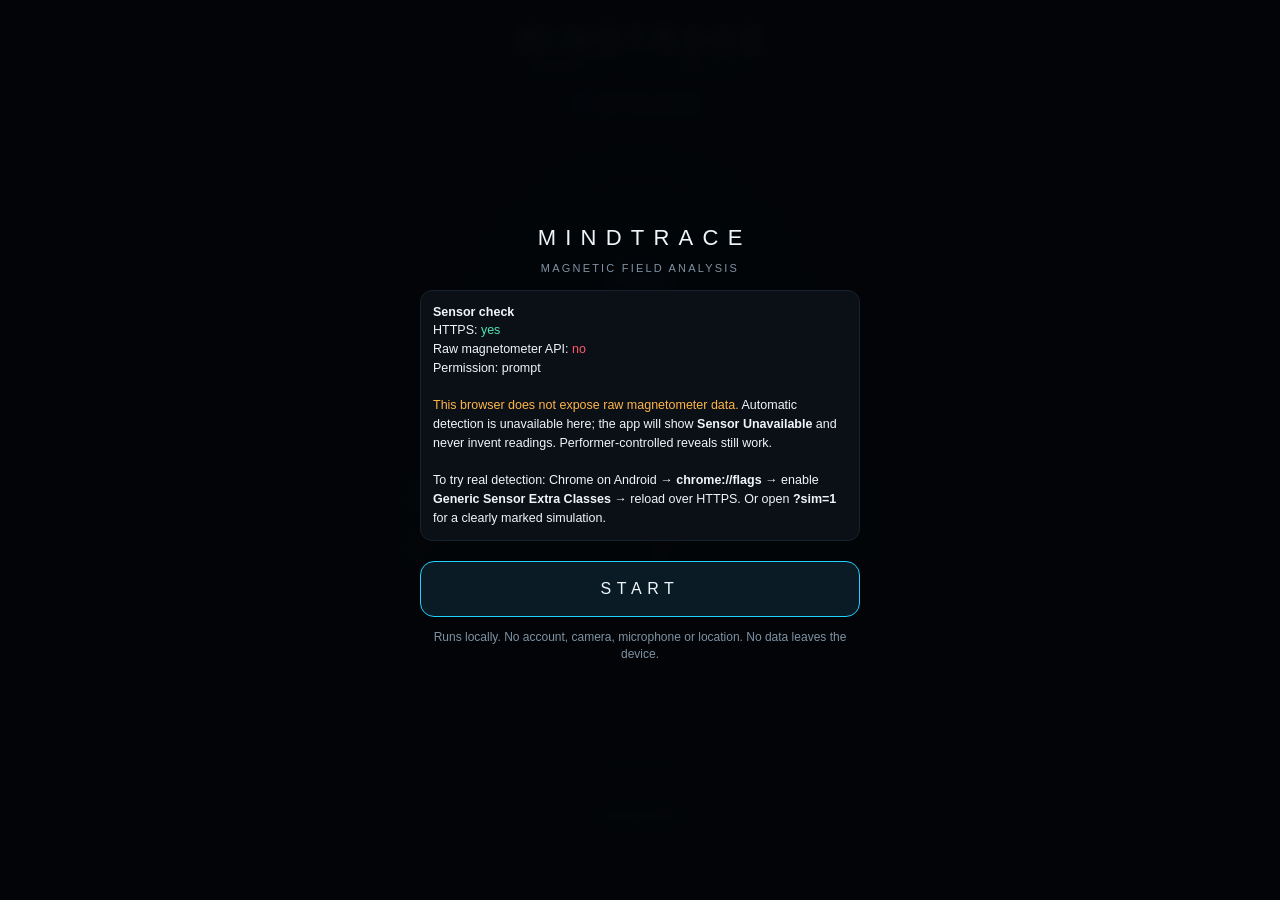
==== index.html @ 29b85dfb "MINDTRACE: magnetometer magic prop web app Co-Authored-By: Claude Opus 5.5 <noreply@anthropic.com> C" ====
<!doctype html>
<html lang="en">
<head>
<meta charset="utf-8">
<meta name="viewport" content="width=device-width, initial-scale=1, viewport-fit=cover, user-scalable=no">
<meta name="theme-color" content="#05070a">
<meta name="apple-mobile-web-app-capable" content="yes">
<meta name="mobile-web-app-capable" content="yes">
<meta name="apple-mobile-web-app-status-bar-style" content="black-translucent">
<meta name="apple-mobile-web-app-title" content="MINDTRACE">
<title>MINDTRACE</title>
<link rel="manifest" href="manifest.webmanifest">
<link rel="icon" href="icon.svg" type="image/svg+xml">
<link rel="apple-touch-icon" href="icon.svg">
<link rel="stylesheet" href="styles.css">
</head>
<body>
<div id="sim-banner" class="sim-banner" hidden>SIMULATED DATA — TEST MODE — NOT A REAL SENSOR</div>

<main id="app" class="app">
  <header class="head">
    <h1 id="title" class="title">MINDTRACE</h1>
    <p class="subtitle">Magnetic Field Analysis</p>
  </header>

  <section class="status-row" aria-live="polite">
    <span id="status-led" class="led"></span>
    <span id="status-text" class="status-text">Initializing</span>
    <span id="src-mark" class="src-mark" aria-hidden="true"></span>
  </section>

  <section class="dial-wrap">
    <canvas id="scanner" class="scanner" width="600" height="600" aria-label="Scanner"></canvas>
    <div class="dial-center">
      <div id="reading" class="reading">—</div>
      <div class="reading-unit">µT</div>
      <div id="delta" class="delta">Δ —</div>
    </div>
  </section>

  <section id="sensor-panel" class="panel">
    <div class="cell"><span class="k">FIELD |B|</span><span id="p-mag" class="v">—</span></div>
    <div class="cell"><span class="k">BASELINE</span><span id="p-base" class="v">—</span></div>
    <div class="cell"><span class="k">STABILITY</span><span id="p-stab" class="v">—</span></div>
    <div class="cell"><span class="k">RATE</span><span id="p-rate" class="v">—</span></div>
  </section>

  <div id="result" class="result" aria-live="assertive"></div>

  <footer class="foot">
    <button id="scan-btn" class="scan-btn" type="button" disabled>
      <span class="scan-ring"></span><span class="scan-label">SCAN</span>
    </button>
    <div id="corner-zone" class="corner-zone" aria-hidden="true"></div>
  </footer>
</main>

<!-- Start overlay: required user gesture for audio + sensor permission -->
<div id="start" class="overlay">
  <div class="sheet">
    <h2 class="title small">MINDTRACE</h2>
    <p class="muted">Magnetic Field Analysis</p>
    <div id="cap-report" class="cap-report"></div>
    <button id="start-btn" class="primary" type="button">START</button>
    <p class="fine">Runs locally. No account, camera, microphone or location. No data leaves the device.</p>
  </div>
</div>

<!-- Secret performer menu -->
<div id="perf" class="overlay perf" hidden>
  <div class="sheet perf-sheet">
    <div class="perf-head">
      <h2>Performer</h2>
      <button id="perf-close" class="ghost" type="button">Back</button>
    </div>

    <label class="row switch"><span>Secret control</span><input id="pf-enabled" type="checkbox"></label>

    <div class="seg" role="radiogroup" aria-label="Reveal mode">
      <button type="button" data-mode="AUTOMATIC">AUTOMATIC</button>
      <button type="button" data-mode="FORCE_MAGNET">FORCE MAGNET</button>
      <button type="button" data-mode="FORCE_NONE">FORCE NO MAGNET</button>
    </div>
    <p id="pf-mode-note" class="fine"></p>

    <label class="row switch"><span>Keep forced mode after reveal</span><input id="pf-sticky" type="checkbox"></label>
    <label class="row switch"><span>Quick cue: hold SCAN ≥0.6 s = magnet, tap = mode</span><input id="pf-quick" type="checkbox"></label>

    <div class="btn-row">
      <button id="pf-reset" type="button">Reset scan</button>
      <button id="pf-cal" type="button">Calibrate</button>
    </div>

    <h3>Sensor</h3>
    <div id="pf-sensor" class="cap-report"></div>
    <label class="row"><span>Threshold <b id="pf-thr-v"></b> µT</span><input id="pf-thr" type="range" min="3" max="200" step="1"></label>
    <label class="row"><span>Scan duration <b id="pf-dur-v"></b> s</span><input id="pf-dur" type="range" min="1" max="6" step="0.5"></label>
    <label class="row"><span>Consecutive samples <b id="pf-cons-v"></b></span><input id="pf-cons" type="range" min="2" max="15" step="1"></label>

    <h3>Show</h3>
    <label class="row switch"><span>Series mode (auto 2nd scan)</span><input id="pf-series" type="checkbox"></label>
    <label class="row switch"><span>Stage view (hide sensor panel)</span><input id="pf-stage" type="checkbox"></label>
    <label class="row"><span>Secret gesture</span>
      <select id="pf-gesture">
        <option value="hold-title">Hold title 1.5 s</option>
        <option value="corner-taps">4 taps bottom-right corner</option>
      </select>
    </label>

    <h3>Sound</h3>
    <label class="row"><span>Volume <b id="pf-vol-v"></b>%</span><input id="pf-vol" type="range" min="10" max="100" step="5"></label>
    <div class="btn-row">
      <button id="pf-test-a" type="button">Test A · magnet</button>
      <button id="pf-test-b" type="button">Test B · none</button>
    </div>

    <h3>Last reveal</h3>
    <pre id="pf-log" class="log">—</pre>
  </div>
</div>

<script type="module" src="js/app.js"></script>
</body>
</html>
---- styles.css ----
:root{
  --bg:#05070a; --bg2:#0b1016; --line:#16222e; --cyan:#1fd1ff; --blue:#2b6cff;
  --txt:#eef6fb; --mute:#7f93a3; --warn:#ffb547; --bad:#ff5b6b; --ok:#4fe3b0;
  --safe-b:env(safe-area-inset-bottom,0px); --safe-t:env(safe-area-inset-top,0px);
}
*{box-sizing:border-box;-webkit-tap-highlight-color:transparent}
html,body{margin:0;height:100%;background:var(--bg);color:var(--txt);
  font-family:-apple-system,BlinkMacSystemFont,"SF Pro Display","Helvetica Neue",Arial,sans-serif;
  overscroll-behavior:none;-webkit-user-select:none;user-select:none;-webkit-touch-callout:none}
button{font:inherit;color:inherit}
[hidden]{display:none!important}

.app{min-height:100dvh;display:flex;flex-direction:column;align-items:center;
  padding:calc(var(--safe-t) + 18px) 16px calc(var(--safe-b) + 18px);
  background:radial-gradient(120% 60% at 50% 38%,#0a1622 0%,var(--bg) 62%);max-width:520px;margin:0 auto}
.head{text-align:center;margin-top:6px}
.title{margin:0;font-weight:300;letter-spacing:.42em;font-size:26px;padding-left:.42em}
.title.small{font-size:22px}
.subtitle{margin:6px 0 0;color:var(--mute);font-size:11px;letter-spacing:.3em;text-transform:uppercase}

.status-row{display:flex;align-items:center;gap:10px;margin-top:18px;height:24px;position:relative}
.led{width:8px;height:8px;border-radius:50%;background:var(--mute);box-shadow:0 0 0 0 transparent;transition:.3s}
.led.ok{background:var(--cyan);box-shadow:0 0 10px var(--cyan)}
.led.busy{background:var(--cyan);animation:pulse 1s infinite}
.led.warn{background:var(--warn)}
.led.bad{background:var(--bad)}
.status-text{font-size:13px;letter-spacing:.18em;text-transform:uppercase;color:#cfe6f2}
.src-mark{position:absolute;right:-16px;top:8px;width:4px;height:4px;border-radius:50%}
.src-mark.perf{background:#1a2a36}
@keyframes pulse{50%{opacity:.25}}

.dial-wrap{position:relative;width:min(78vw,330px,42dvh);aspect-ratio:1;margin-top:12px}
.scanner{width:100%;height:100%;display:block}
.dial-center{position:absolute;inset:0;display:flex;flex-direction:column;align-items:center;justify-content:center;pointer-events:none}
.reading{font-size:48px;font-weight:200;font-variant-numeric:tabular-nums;letter-spacing:.02em}
.reading-unit{font-size:12px;color:var(--mute);letter-spacing:.3em;margin-top:-2px}
.delta{margin-top:8px;font-size:13px;color:var(--cyan);font-variant-numeric:tabular-nums;letter-spacing:.08em}

.panel{display:grid;grid-template-columns:1fr 1fr;gap:1px;background:var(--line);border:1px solid var(--line);
  border-radius:12px;overflow:hidden;width:100%;margin-top:14px}
.cell{background:var(--bg2);padding:9px 12px;display:flex;flex-direction:column;gap:2px}
.k{font-size:9px;color:var(--mute);letter-spacing:.2em}
.v{font-size:15px;font-variant-numeric:tabular-nums}

.result{min-height:26px;margin-top:12px;font-size:14px;letter-spacing:.24em;text-transform:uppercase;color:var(--cyan);text-align:center;transition:opacity .3s}

.foot{margin-top:auto;padding-top:14px;width:100%;display:flex;justify-content:center;position:relative}
.scan-btn{position:relative;width:132px;height:132px;border-radius:50%;border:1px solid #1d3546;
  background:radial-gradient(circle at 50% 40%,#10202c,#070b10);display:flex;align-items:center;justify-content:center;
  touch-action:manipulation;transition:transform .12s,opacity .2s}
.scan-btn:active{transform:scale(.97)}
.scan-btn:disabled{opacity:.35}
.scan-ring{position:absolute;inset:8px;border-radius:50%;border:2px solid var(--cyan);opacity:.55}
.scan-btn.running .scan-ring{border-color:transparent;border-top-color:var(--cyan);animation:spin 1s linear infinite;opacity:1}
.scan-label{font-size:18px;letter-spacing:.4em;padding-left:.4em;font-weight:500}
@keyframes spin{to{transform:rotate(360deg)}}
.corner-zone{position:absolute;right:-16px;bottom:calc(-18px - var(--safe-b));width:76px;height:76px}

.overlay{position:fixed;inset:0;background:rgba(3,5,8,.94);display:flex;align-items:center;justify-content:center;z-index:20;padding:16px;
  -webkit-backdrop-filter:blur(8px);backdrop-filter:blur(8px)}
.sheet{width:100%;max-width:440px;text-align:center}
.muted{color:var(--mute);letter-spacing:.2em;font-size:11px;text-transform:uppercase}
.fine{color:var(--mute);font-size:12px;line-height:1.45}
.primary{margin:20px auto 8px;display:block;width:100%;height:56px;border-radius:14px;border:1px solid var(--cyan);
  background:#0b1b26;color:var(--txt);letter-spacing:.35em;font-size:16px}
.cap-report{text-align:left;font-size:12.5px;line-height:1.5;background:var(--bg2);border:1px solid var(--line);border-radius:12px;padding:12px;margin-top:16px;-webkit-user-select:text;user-select:text}
.cap-report b{color:var(--txt)}
.cap-report .ok{color:var(--ok)} .cap-report .bad{color:var(--bad)} .cap-report .warn{color:var(--warn)}

.perf{align-items:flex-start;overflow-y:auto;-webkit-overflow-scrolling:touch}
.perf-sheet{text-align:left;padding:calc(var(--safe-t) + 4px) 0 calc(var(--safe-b) + 24px)}
.perf-head{display:flex;justify-content:space-between;align-items:center}
.perf h2{font-weight:400;letter-spacing:.2em;font-size:16px;text-transform:uppercase;margin:0}
.perf h3{font-size:10px;letter-spacing:.25em;color:var(--mute);text-transform:uppercase;margin:22px 0 6px}
.ghost{background:none;border:1px solid var(--line);border-radius:10px;padding:10px 16px;min-height:44px}
.row{display:flex;justify-content:space-between;align-items:center;gap:12px;min-height:48px;border-bottom:1px solid var(--line);font-size:14px}
.row input[type=range]{width:46%}
.row select{background:var(--bg2);color:var(--txt);border:1px solid var(--line);border-radius:8px;padding:8px;font-size:14px}
.switch input{width:22px;height:22px;accent-color:var(--cyan)}
.seg{display:grid;grid-template-columns:1fr;gap:6px;margin-top:12px}
.seg button{min-height:52px;border-radius:12px;border:1px solid var(--line);background:var(--bg2);letter-spacing:.18em;font-size:13px}
.seg button.on{border-color:var(--cyan);background:#0b2230;color:#fff}
.seg.off button{opacity:.4}
.btn-row{display:grid;grid-template-columns:1fr 1fr;gap:8px;margin-top:12px}
.btn-row button{min-height:48px;border-radius:12px;border:1px solid var(--line);background:var(--bg2);font-size:13px}
.log{font-size:11px;color:var(--mute);background:var(--bg2);border:1px solid var(--line);border-radius:10px;padding:10px;white-space:pre-wrap;margin:0}

.sim-banner{position:fixed;top:0;left:0;right:0;z-index:30;background:#5a1020;color:#fff;font-size:11px;text-align:center;padding:calc(var(--safe-t) + 4px) 8px 4px;letter-spacing:.12em}
.stage .panel{display:none}
body.sim .app{padding-top:calc(var(--safe-t) + 40px)}

@media (max-height:700px){.scan-btn{width:112px;height:112px}.panel{margin-top:8px}}
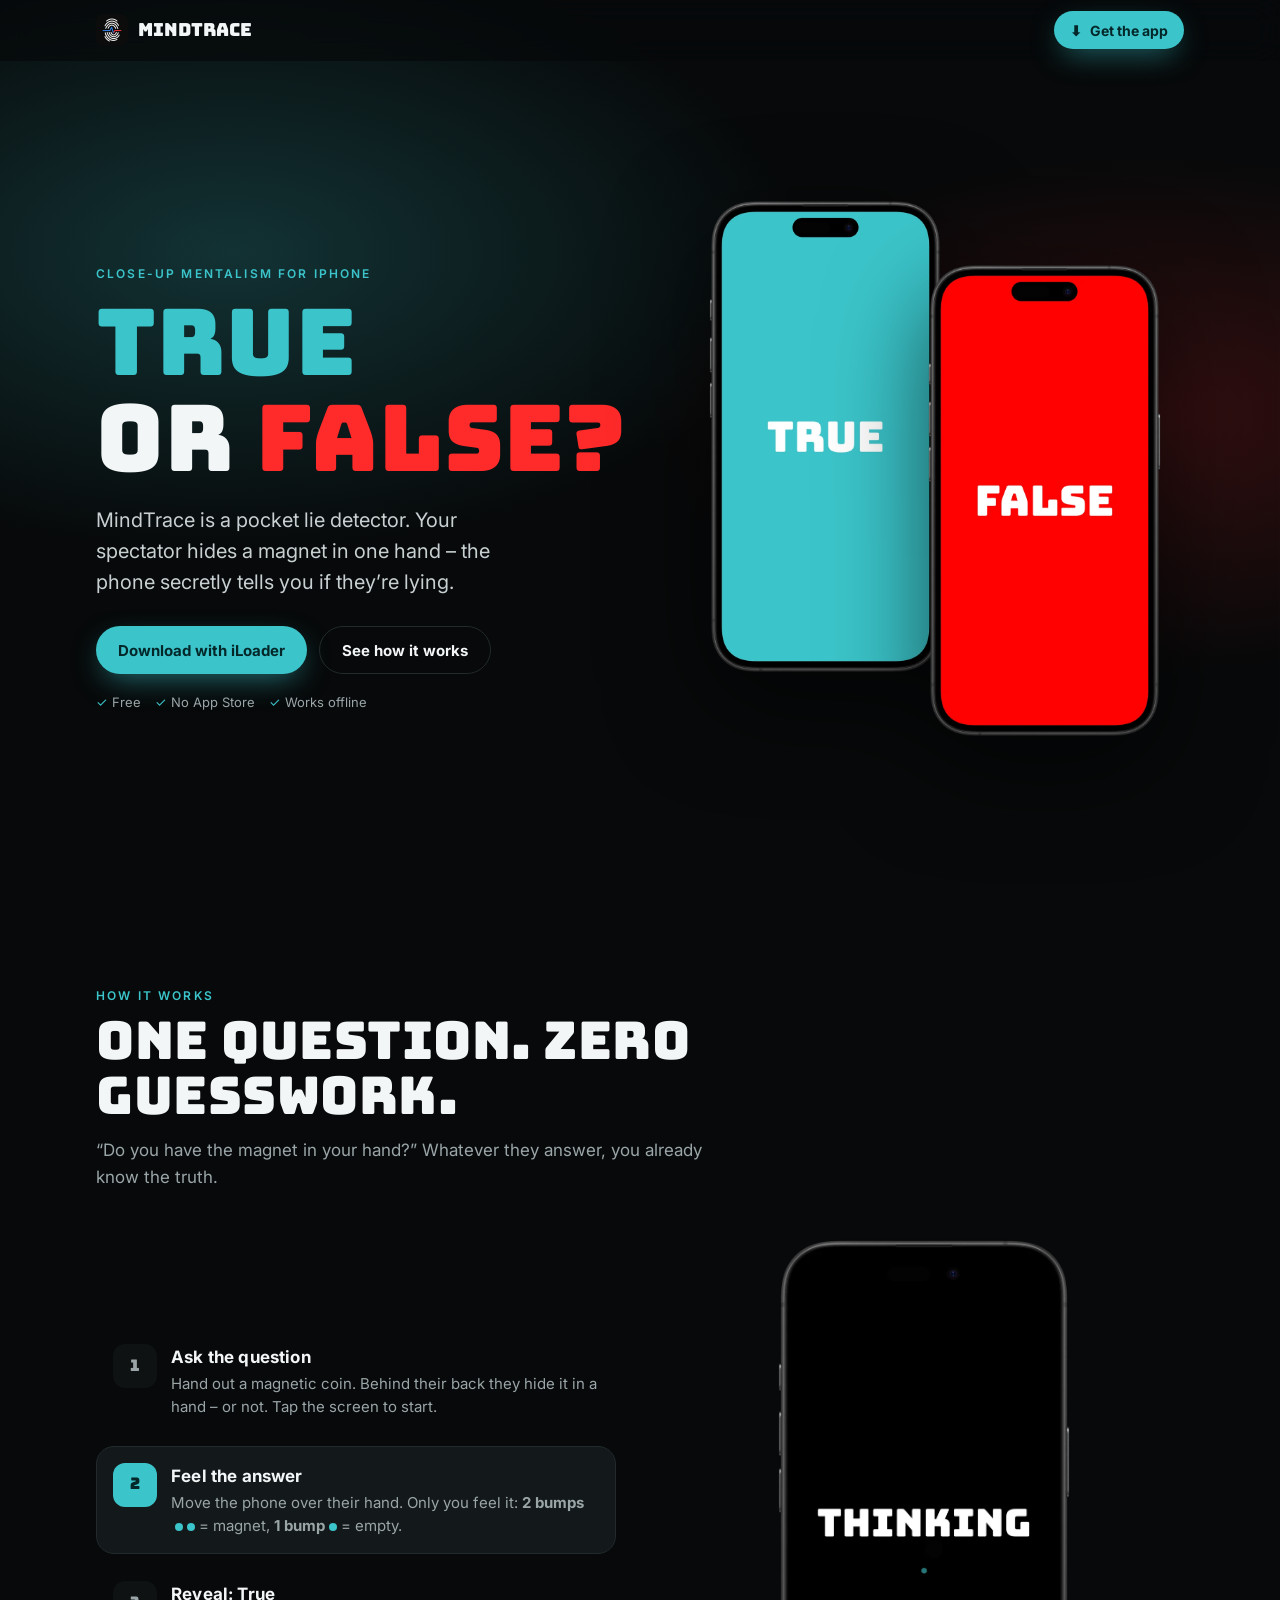
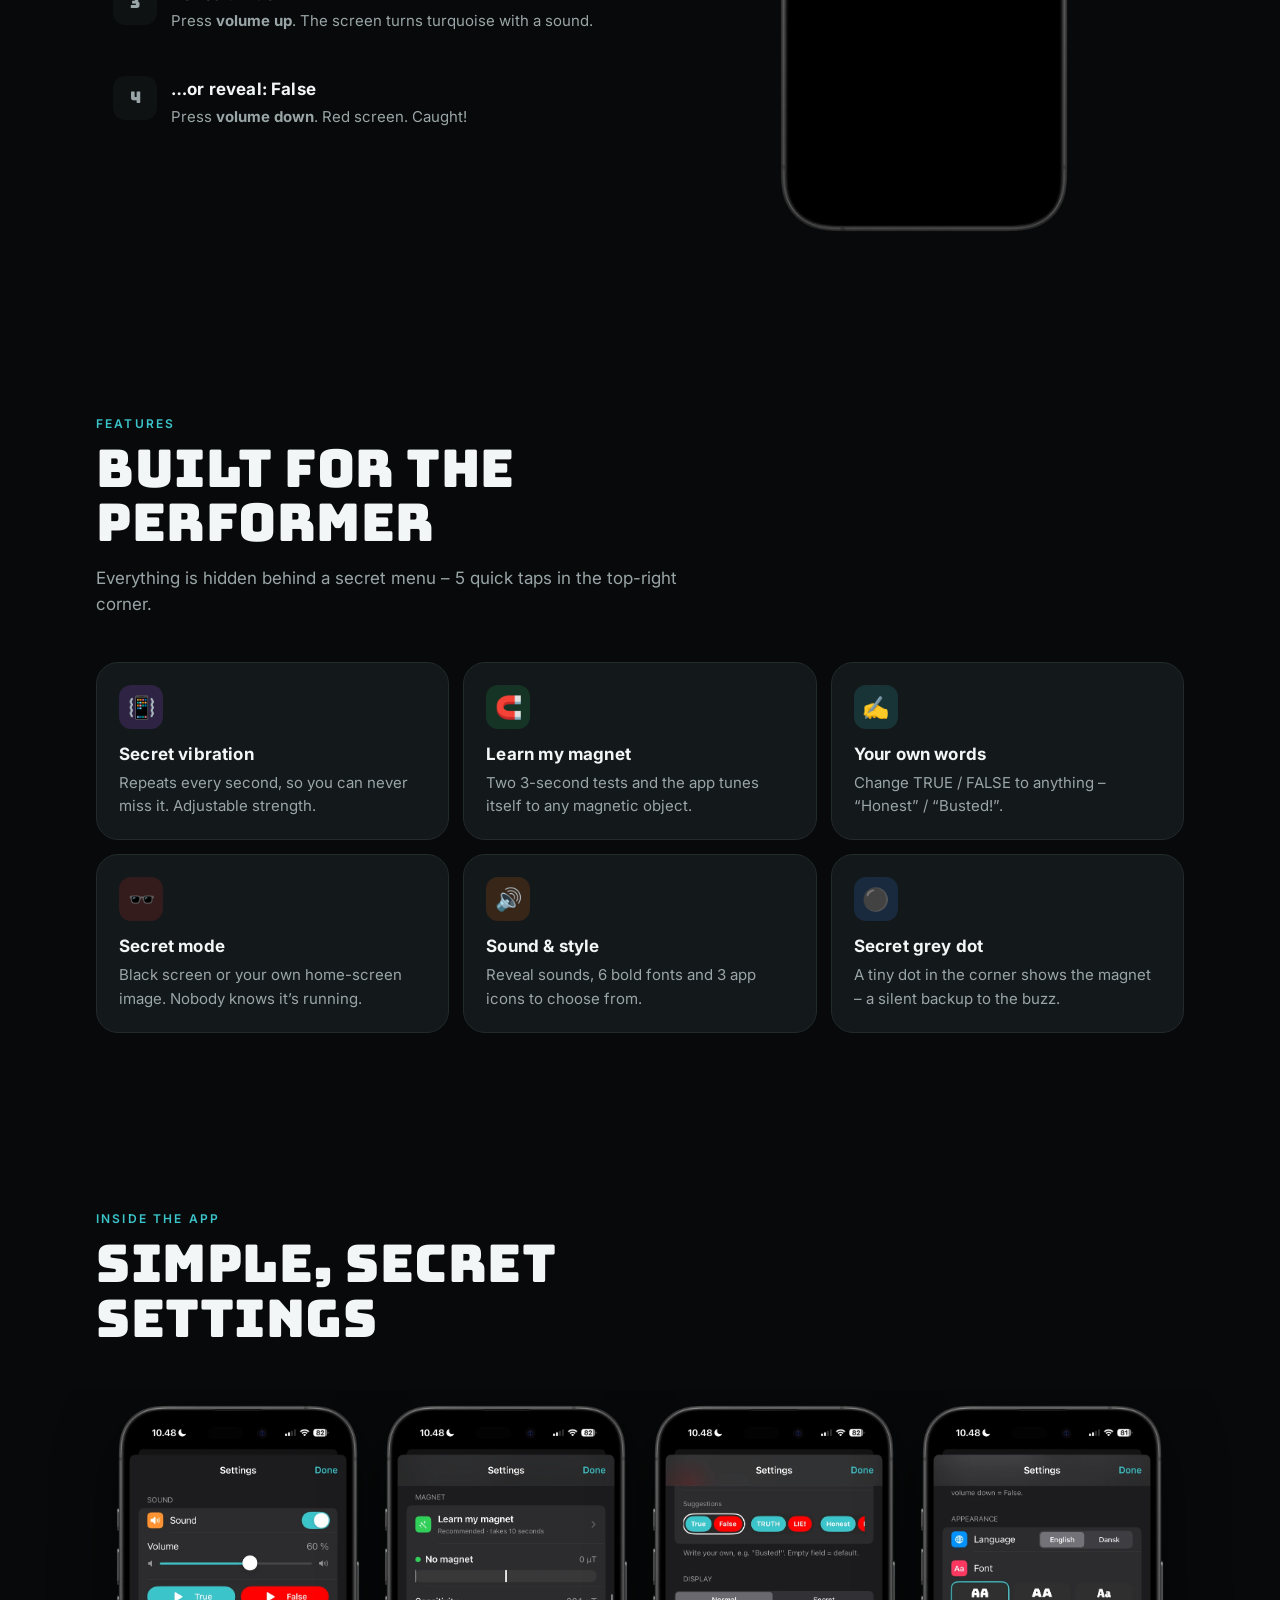
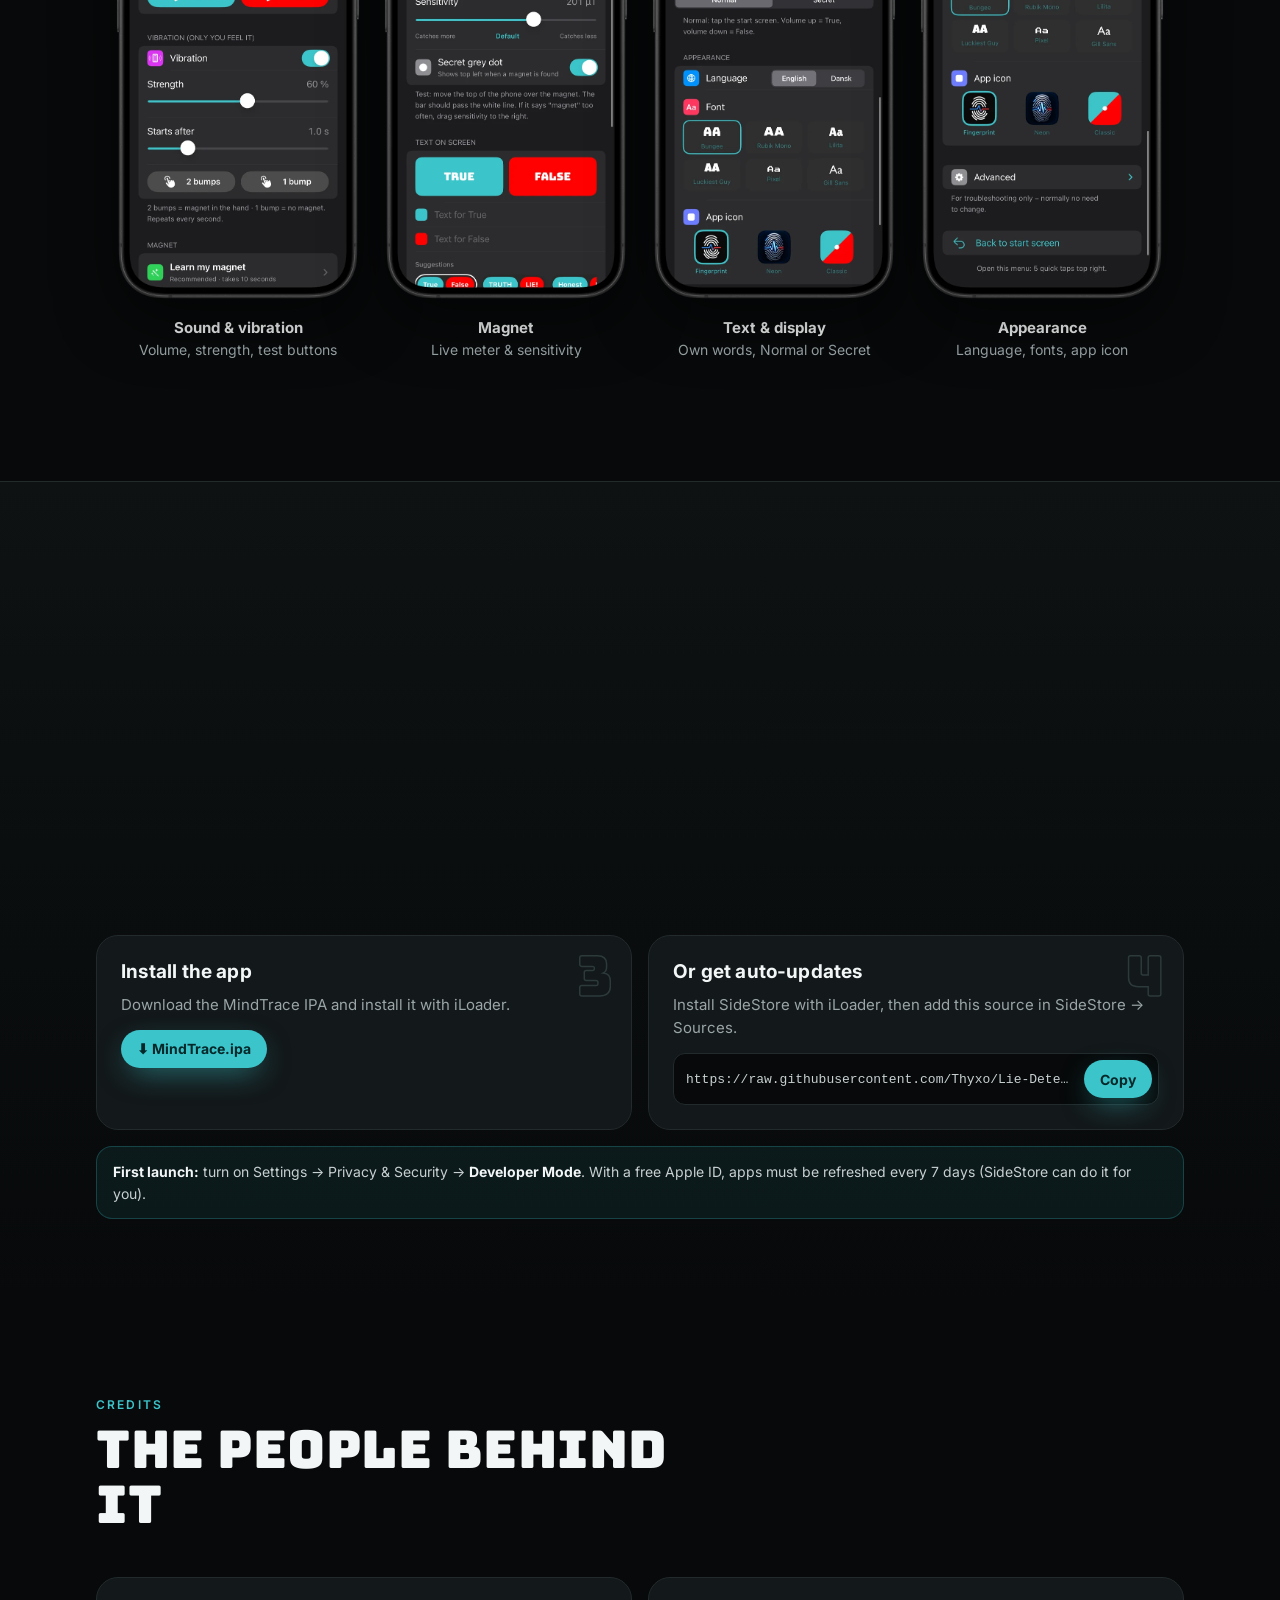
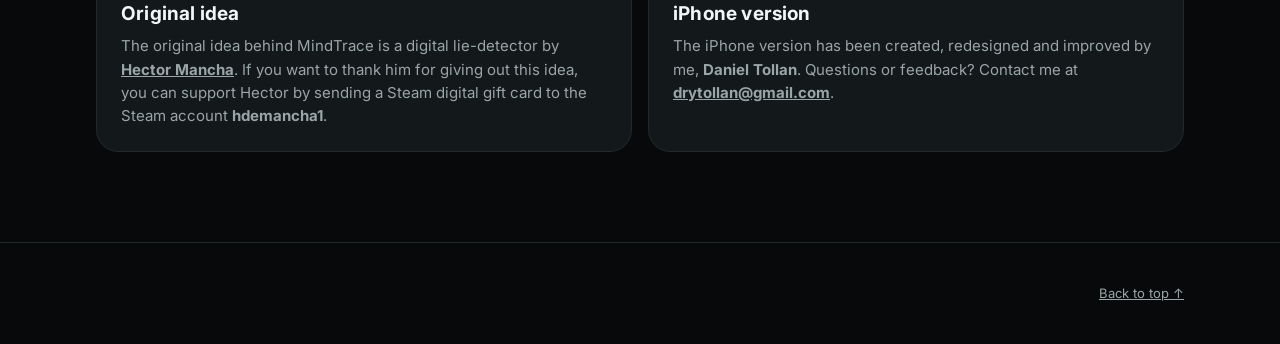
==== commit 97f32e1f: "Publish landing page from 73eabcd" ====
--- a/index.html
+++ b/index.html
@@ -1,124 +1,353 @@
-<!doctype html>
+<!DOCTYPE html>
 <html lang="en">
 <head>
 <meta charset="utf-8">
-<meta name="viewport" content="width=device-width, initial-scale=1, viewport-fit=cover, user-scalable=no">
-<meta name="theme-color" content="#05070a">
-<meta name="apple-mobile-web-app-capable" content="yes">
-<meta name="mobile-web-app-capable" content="yes">
-<meta name="apple-mobile-web-app-status-bar-style" content="black-translucent">
-<meta name="apple-mobile-web-app-title" content="MINDTRACE">
-<title>MINDTRACE</title>
-<link rel="manifest" href="manifest.webmanifest">
-<link rel="icon" href="icon.svg" type="image/svg+xml">
-<link rel="apple-touch-icon" href="icon.svg">
-<link rel="stylesheet" href="styles.css">
+<meta name="viewport" content="width=device-width,initial-scale=1,viewport-fit=cover">
+<title>MindTrace</title>
+<meta name="description" content="MindTrace – the pocket lie detector for close-up mentalism. Install it on your iPhone with iLoader.">
+<meta name="theme-color" content="#07090a">
+<link rel="canonical" href="https://thyxo.github.io/Lie-Detector/">
+<link rel="icon" type="image/png" href="favicon.png">
+<link rel="apple-touch-icon" href="icon-180.png">
+<meta property="og:type" content="website">
+<meta property="og:site_name" content="MindTrace">
+<meta property="og:title" content="MindTrace – True or false?">
+<meta property="og:description" content="The pocket lie detector for close-up mentalism. Your spectator hides a magnet – the phone secretly tells you if they’re lying. Free for iPhone.">
+<meta property="og:url" content="https://thyxo.github.io/Lie-Detector/">
+<meta property="og:image" content="https://thyxo.github.io/Lie-Detector/og.png">
+<meta property="og:image:width" content="1200">
+<meta property="og:image:height" content="630">
+<meta property="og:image:alt" content="MindTrace app showing a turquoise TRUE screen and a red FALSE screen">
+<meta name="twitter:card" content="summary_large_image">
+<meta name="twitter:title" content="MindTrace – True or false?">
+<meta name="twitter:description" content="The pocket lie detector for close-up mentalism. Free for iPhone.">
+<meta name="twitter:image" content="https://thyxo.github.io/Lie-Detector/og.png">
+<link rel="preconnect" href="https://fonts.googleapis.com">
+<link rel="preconnect" href="https://fonts.gstatic.com" crossorigin>
+<link rel="stylesheet" href="https://fonts.googleapis.com/css2?family=Bungee&family=Inter:wght@400;500;600;700&display=swap">
+<style>
+:root{
+  --bg:#07090a; --bg2:#0e1213; --card:#13181a; --line:#222a2c;
+  --fg:#f3f6f6; --muted:#9aa5a7; --true:#3bc4ca; --false:#ff2a2a;
+  --display:"Bungee","Arial Black",Impact,sans-serif;
+  --body:"Inter",-apple-system,"Segoe UI",Roboto,sans-serif;
+  color-scheme:dark;
+}
+@media (prefers-color-scheme: dark){ :root:not([data-theme="light"]){ --bg:#07090a; } }
+:root[data-theme="dark"]{ --bg:#07090a; }
+*{box-sizing:border-box}
+html{scroll-behavior:smooth;-webkit-text-size-adjust:100%}
+body{margin:0;background:var(--bg);color:var(--fg);font:16px/1.55 var(--body);overflow-x:hidden}
+img{display:block;max-width:100%;height:auto}
+a{color:inherit}
+.wrap{width:100%;max-width:1120px;margin:0 auto;padding:0 max(16px,env(safe-area-inset-left))}
+h1,h2,h3{font-family:var(--display);font-weight:400;margin:0;letter-spacing:.01em;line-height:1.05}
+.eyebrow{font:600 12px/1 var(--body);letter-spacing:.18em;text-transform:uppercase;color:var(--true)}
+.muted{color:var(--muted)}
+
+/* nav */
+nav{position:fixed;inset:0 0 auto 0;z-index:20;padding-top:env(safe-area-inset-top);
+  background:rgb(7 9 10 / .7);backdrop-filter:blur(14px);-webkit-backdrop-filter:blur(14px);border-bottom:1px solid transparent;transition:border-color .3s}
+nav.scrolled{border-color:var(--line)}
+nav .wrap{display:flex;align-items:center;justify-content:space-between;height:60px}
+.brand{display:flex;align-items:center;gap:10px;text-decoration:none;font-family:var(--display);font-size:18px}
+.brand img{width:32px;height:32px;border-radius:8px}
+.btn{display:inline-flex;align-items:center;justify-content:center;gap:8px;min-height:48px;padding:0 22px;border-radius:999px;
+  font:700 15px var(--body);text-decoration:none;border:0;cursor:pointer;transition:transform .2s,box-shadow .2s,background .2s}
+.btn:active{transform:scale(.97)}
+.btn.primary{background:var(--true);color:#04282a;box-shadow:0 10px 30px -8px rgb(59 196 202 / .6)}
+.btn.primary:hover{box-shadow:0 14px 40px -6px rgb(59 196 202 / .8)}
+.btn.ghost{background:transparent;color:var(--fg);border:1.5px solid var(--line)}
+.btn.small{min-height:38px;padding:0 16px;font-size:14px}
+
+/* hero */
+.hero{position:relative;padding:120px 0 40px;min-height:100svh;display:flex;align-items:center;overflow:hidden}
+.hero::before{content:"";position:absolute;inset:-20% -30% auto;height:120%;z-index:-1;
+  background:radial-gradient(40% 40% at 30% 40%,rgb(59 196 202 / .22),transparent 70%),radial-gradient(35% 35% at 75% 55%,rgb(255 42 42 / .18),transparent 70%);
+  animation:glow 12s ease-in-out infinite alternate}
+@keyframes glow{to{transform:translate3d(4%,6%,0) scale(1.08)}}
+.hero-grid{display:grid;grid-template-columns:1.05fr .95fr;gap:40px;align-items:center}
+.hero h1{font-size:clamp(44px,8.5vw,92px);margin:14px 0 18px}
+.hero h1 .t{color:var(--true)} .hero h1 .f{color:var(--false)}
+.hero p.lead{font-size:clamp(17px,2.2vw,20px);color:#c8d0d1;max-width:34ch;margin:0 0 28px}
+.cta{display:flex;flex-wrap:wrap;gap:12px}
+.meta{margin-top:18px;font-size:13px;color:var(--muted);display:flex;gap:14px;flex-wrap:wrap}
+.meta span::before{content:"✓ ";color:var(--true)}
+
+.duo{position:relative;height:min(78svh,640px);min-height:440px}
+.duo .phone{position:absolute;width:min(48%,280px);filter:drop-shadow(0 30px 50px rgb(0 0 0 / .6))}
+.duo .p1{left:4%;top:4%;--r:-8deg;animation:float 7s ease-in-out infinite}
+.duo .p2{right:4%;top:14%;--r:7deg;animation:float 7s ease-in-out -3.5s infinite}
+@keyframes float{0%,100%{transform:translateY(0) rotate(var(--r))}50%{transform:translateY(-18px) rotate(var(--r))}}
+
+/* sections */
+section{padding:90px 0;position:relative}
+.head{max-width:640px;margin-bottom:44px}
+.head h2{font-size:clamp(30px,5.4vw,52px);margin:12px 0 14px}
+.head p{color:var(--muted);font-size:17px;margin:0}
+
+/* live demo */
+.demo{display:grid;grid-template-columns:minmax(0,1fr) minmax(0,1fr);gap:48px;align-items:center}
+.stage{position:relative;width:min(300px,78vw);margin:0 auto;aspect-ratio:1359/2736}
+.stage img{position:absolute;inset:0;width:100%;height:100%;opacity:0;transform:scale(.97);transition:opacity .6s ease,transform .6s ease}
+.stage img.on{opacity:1;transform:none}
+.buzz{position:absolute;left:50%;top:50%;width:70%;aspect-ratio:1;border-radius:50%;translate:-50% -50%;pointer-events:none;border:2px solid var(--true);opacity:0}
+.buzz.go{animation:ripple 1s ease-out}
+@keyframes ripple{from{opacity:.8;scale:.4}to{opacity:0;scale:1.5}}
+.steps{list-style:none;margin:0;padding:0;display:grid;gap:10px}
+.steps li{display:grid;grid-template-columns:44px 1fr;gap:14px;align-items:start;padding:16px;border-radius:18px;border:1px solid transparent;transition:background .4s,border-color .4s;cursor:pointer}
+.steps li.on{background:var(--card);border-color:var(--line)}
+.steps .n{width:44px;height:44px;border-radius:12px;display:grid;place-items:center;background:var(--bg2);font-family:var(--display);color:var(--muted);transition:background .4s,color .4s}
+.steps li.on .n{background:var(--true);color:#04282a}
+.steps h3{font:700 17px/1.3 var(--body);margin:2px 0 4px}
+.steps p{margin:0;color:var(--muted);font-size:15px}
+.bumps{display:inline-flex;gap:4px;vertical-align:middle;margin-left:4px}
+.bumps i{width:8px;height:8px;border-radius:50%;background:var(--true)}
+
+/* features */
+.features{display:grid;grid-template-columns:repeat(3,minmax(0,1fr));gap:14px}
+.feat{background:var(--card);border:1px solid var(--line);border-radius:22px;padding:22px;transition:transform .3s,border-color .3s}
+.feat:hover{transform:translateY(-4px);border-color:#33403f}
+.feat .ic{width:44px;height:44px;border-radius:12px;display:grid;place-items:center;margin-bottom:14px;font-size:22px}
+.feat h3{font:700 17px/1.3 var(--body);margin:0 0 6px}
+.feat p{margin:0;color:var(--muted);font-size:15px}
+
+/* gallery */
+.gallery{display:flex;gap:18px;overflow-x:auto;scroll-snap-type:x mandatory;padding:10px max(16px,calc((100vw - 1120px)/2 + 16px)) 30px;scrollbar-width:none}
+.gallery::-webkit-scrollbar{display:none}
+.gallery figure{flex:0 0 auto;width:min(250px,64vw);margin:0;scroll-snap-align:center;text-align:center}
+.gallery figure img{filter:drop-shadow(0 20px 30px rgb(0 0 0 / .5));transition:transform .4s}
+.gallery figure:hover img{transform:translateY(-6px)}
+.gallery figcaption{margin-top:12px;font-size:14px;color:var(--muted)}
+@media (min-width:1100px){.gallery{justify-content:center}.swipe{display:none}}
+.gallery figcaption b{display:block;color:var(--fg);font-size:15px}
+
+/* install */
+.install{background:linear-gradient(180deg,var(--bg2),var(--bg));border-top:1px solid var(--line)}
+.inst-grid{display:grid;grid-template-columns:minmax(0,1fr) minmax(0,1fr);gap:16px}
+.istep{background:var(--card);border:1px solid var(--line);border-radius:22px;padding:24px;position:relative;overflow:hidden}
+.istep .k{font-family:var(--display);font-size:56px;line-height:1;color:transparent;-webkit-text-stroke:1.5px #2c3a3b;position:absolute;right:18px;top:12px}
+.istep h3{font:700 19px/1.3 var(--body);margin:0 0 8px;max-width:80%}
+.istep p{margin:0 0 14px;color:var(--muted);font-size:15px}
+.istep p:last-child{margin-bottom:0}
+.copy{display:flex;align-items:center;gap:8px;background:var(--bg);border:1px solid var(--line);border-radius:12px;padding:6px 6px 6px 12px;min-width:0}
+.copy code{flex:1;min-width:0;overflow:hidden;text-overflow:ellipsis;white-space:nowrap;font:13px ui-monospace,SFMono-Regular,Menlo,monospace;color:#c8d0d1}
+.note{margin-top:16px;border-radius:16px;padding:14px 16px;background:rgb(59 196 202 / .08);border:1px solid rgb(59 196 202 / .25);font-size:14px;color:#c8d0d1}
+.note b{color:var(--fg)}
+
+footer{padding:40px 0 calc(40px + env(safe-area-inset-bottom));border-top:1px solid var(--line);font-size:13px;color:var(--muted)}
+footer .wrap{display:flex;justify-content:space-between;gap:12px;flex-wrap:wrap}
+
+/* scroll reveal */
+.js .rv{opacity:0;transform:translateY(28px);transition:opacity .8s cubic-bezier(.2,.7,.2,1),transform .8s cubic-bezier(.2,.7,.2,1)}
+.js .rv.in{opacity:1;transform:none}
+.js .rv.d1{transition-delay:.08s}.js .rv.d2{transition-delay:.16s}.js .rv.d3{transition-delay:.24s}
+
+/* hero word swap */
+.swap{display:inline-block;position:relative}
+.js .hero .ani{opacity:0;transform:translateY(20px);animation:up .9s cubic-bezier(.2,.7,.2,1) forwards}
+.js .hero .ani.a2{animation-delay:.12s}.js .hero .ani.a3{animation-delay:.24s}.js .hero .ani.a4{animation-delay:.36s}
+@keyframes up{to{opacity:1;transform:none}}
+
+@media (max-width:860px){
+  .hero{padding-top:96px;min-height:auto}
+  .hero-grid,.demo,.inst-grid{grid-template-columns:minmax(0,1fr)}
+  .hero-grid{gap:20px;text-align:center}
+  .hero p.lead{margin-inline:auto}
+  .cta,.meta{justify-content:center}
+  .duo{height:auto;min-height:0;aspect-ratio:1/1.05;max-width:420px;margin:0 auto;width:100%}
+  .duo .phone{width:50%}
+  .features{grid-template-columns:repeat(2,minmax(0,1fr))}
+  section{padding:64px 0}
+  .demo .stage{order:-1;width:min(200px,52vw)}
+}
+@media (max-width:520px){
+  .features{grid-template-columns:minmax(0,1fr)}
+  .feat{display:grid;grid-template-columns:44px 1fr;gap:0 14px;padding:18px}
+  .feat .ic{margin:0;grid-row:span 2}
+  nav .btn.small span{display:none}
+}
+@media (prefers-reduced-motion:reduce){
+  *,*::before{animation:none!important;transition:none!important}
+  .js .rv,.js .hero .ani{opacity:1;transform:none}
+}
+</style>
 </head>
 <body>
-<div id="sim-banner" class="sim-banner" hidden>SIMULATED DATA — TEST MODE — NOT A REAL SENSOR</div>
-
-<main id="app" class="app">
-  <header class="head">
-    <h1 id="title" class="title">MINDTRACE</h1>
-    <p class="subtitle">Magnetic Field Analysis</p>
-  </header>
-
-  <section class="status-row" aria-live="polite">
-    <span id="status-led" class="led"></span>
-    <span id="status-text" class="status-text">Initializing</span>
-    <span id="src-mark" class="src-mark" aria-hidden="true"></span>
-  </section>
-
-  <section class="dial-wrap">
-    <canvas id="scanner" class="scanner" width="600" height="600" aria-label="Scanner"></canvas>
-    <div class="dial-center">
-      <div id="reading" class="reading">—</div>
-      <div class="reading-unit">µT</div>
-      <div id="delta" class="delta">Δ —</div>
-    </div>
-  </section>
-
-  <section id="sensor-panel" class="panel">
-    <div class="cell"><span class="k">FIELD |B|</span><span id="p-mag" class="v">—</span></div>
-    <div class="cell"><span class="k">BASELINE</span><span id="p-base" class="v">—</span></div>
-    <div class="cell"><span class="k">STABILITY</span><span id="p-stab" class="v">—</span></div>
-    <div class="cell"><span class="k">RATE</span><span id="p-rate" class="v">—</span></div>
-  </section>
-
-  <div id="result" class="result" aria-live="assertive"></div>
-
-  <footer class="foot">
-    <button id="scan-btn" class="scan-btn" type="button" disabled>
-      <span class="scan-ring"></span><span class="scan-label">SCAN</span>
-    </button>
-    <div id="corner-zone" class="corner-zone" aria-hidden="true"></div>
-  </footer>
-</main>
-
-<!-- Start overlay: required user gesture for audio + sensor permission -->
-<div id="start" class="overlay">
-  <div class="sheet">
-    <h2 class="title small">MINDTRACE</h2>
-    <p class="muted">Magnetic Field Analysis</p>
-    <div id="cap-report" class="cap-report"></div>
-    <button id="start-btn" class="primary" type="button">START</button>
-    <p class="fine">Runs locally. No account, camera, microphone or location. No data leaves the device.</p>
-  </div>
-</div>
-
-<!-- Secret performer menu -->
-<div id="perf" class="overlay perf" hidden>
-  <div class="sheet perf-sheet">
-    <div class="perf-head">
-      <h2>Performer</h2>
-      <button id="perf-close" class="ghost" type="button">Back</button>
-    </div>
-
-    <label class="row switch"><span>Secret control</span><input id="pf-enabled" type="checkbox"></label>
-
-    <div class="seg" role="radiogroup" aria-label="Reveal mode">
-      <button type="button" data-mode="AUTOMATIC">AUTOMATIC</button>
-      <button type="button" data-mode="FORCE_MAGNET">FORCE MAGNET</button>
-      <button type="button" data-mode="FORCE_NONE">FORCE NO MAGNET</button>
-    </div>
-    <p id="pf-mode-note" class="fine"></p>
-
-    <label class="row switch"><span>Keep forced mode after reveal</span><input id="pf-sticky" type="checkbox"></label>
-    <label class="row switch"><span>Quick cue: hold SCAN ≥0.6 s = magnet, tap = mode</span><input id="pf-quick" type="checkbox"></label>
-
-    <div class="btn-row">
-      <button id="pf-reset" type="button">Reset scan</button>
-      <button id="pf-cal" type="button">Calibrate</button>
-    </div>
-
-    <h3>Sensor</h3>
-    <div id="pf-sensor" class="cap-report"></div>
-    <label class="row"><span>Threshold <b id="pf-thr-v"></b> µT</span><input id="pf-thr" type="range" min="3" max="200" step="1"></label>
-    <label class="row"><span>Scan duration <b id="pf-dur-v"></b> s</span><input id="pf-dur" type="range" min="1" max="6" step="0.5"></label>
-    <label class="row"><span>Consecutive samples <b id="pf-cons-v"></b></span><input id="pf-cons" type="range" min="2" max="15" step="1"></label>
-
-    <h3>Show</h3>
-    <label class="row switch"><span>Series mode (auto 2nd scan)</span><input id="pf-series" type="checkbox"></label>
-    <label class="row switch"><span>Stage view (hide sensor panel)</span><input id="pf-stage" type="checkbox"></label>
-    <label class="row"><span>Secret gesture</span>
-      <select id="pf-gesture">
-        <option value="hold-title">Hold title 1.5 s</option>
-        <option value="corner-taps">4 taps bottom-right corner</option>
-      </select>
-    </label>
-
-    <h3>Sound</h3>
-    <label class="row"><span>Volume <b id="pf-vol-v"></b>%</span><input id="pf-vol" type="range" min="10" max="100" step="5"></label>
-    <div class="btn-row">
-      <button id="pf-test-a" type="button">Test A · magnet</button>
-      <button id="pf-test-b" type="button">Test B · none</button>
-    </div>
-
-    <h3>Last reveal</h3>
-    <pre id="pf-log" class="log">—</pre>
-  </div>
-</div>
-
-<script type="module" src="js/app.js"></script>
+<script>document.documentElement.classList.add("js")</script>
+
+<nav id="nav">
+  <div class="wrap">
+    <a class="brand" href="#top"><img src="[data-uri]" alt="">MindTrace</a>
+    <a class="btn primary small" href="#install">⬇ <span>Get the app</span></a>
+  </div>
+</nav>
+
+<header class="hero" id="top">
+  <div class="wrap hero-grid">
+    <div>
+      <div class="eyebrow ani">Close-up mentalism for iPhone</div>
+      <h1 class="ani a2"><span class="t">True</span><br>or <span class="f">false?</span></h1>
+      <p class="lead ani a3">MindTrace is a pocket lie detector. Your spectator hides a magnet in one hand – the phone secretly tells you if they’re lying.</p>
+      <div class="cta ani a4">
+        <a class="btn primary" href="#install">Download with iLoader</a>
+        <a class="btn ghost" href="#how">See how it works</a>
+      </div>
+      <div class="meta ani a4"><span>Free</span><span>No App Store</span><span>Works offline</span></div>
+    </div>
+    <div class="duo" aria-hidden="true">
+      <img class="phone p1" src="[data-uri]" alt="">
+      <img class="phone p2" src="[data-uri]" alt="">
+    </div>
+  </div>
+</header>
+
+<section id="how">
+  <div class="wrap">
+    <div class="head rv">
+      <div class="eyebrow">How it works</div>
+      <h2>One question. Zero guesswork.</h2>
+      <p>“Do you have the magnet in your hand?” Whatever they answer, you already know the truth.</p>
+    </div>
+    <div class="demo">
+      <ol class="steps rv" id="steps">
+        <li class="on" data-i="0"><span class="n">1</span><div><h3>Ask the question</h3><p>Hand out a magnetic coin. Behind their back they hide it in a hand – or not. Tap the screen to start.</p></div></li>
+        <li data-i="1"><span class="n">2</span><div><h3>Feel the answer</h3><p>Move the phone over their hand. Only you feel it: <b>2 bumps</b><span class="bumps"><i></i><i></i></span> = magnet, <b>1 bump</b><span class="bumps"><i></i></span> = empty.</p></div></li>
+        <li data-i="2"><span class="n">3</span><div><h3>Reveal: True</h3><p>Press <b>volume up</b>. The screen turns turquoise with a sound.</p></div></li>
+        <li data-i="3"><span class="n">4</span><div><h3>…or reveal: False</h3><p>Press <b>volume down</b>. Red screen. Caught!</p></div></li>
+      </ol>
+      <div class="stage rv d1" id="stage" aria-label="App preview">
+        <img class="on" src="[data-uri]" alt="Start screen: True or false?">
+        <img src="[data-uri]" alt="Thinking screen while scanning">
+        <img src="[data-uri]" alt="True screen in turquoise">
+        <img src="[data-uri]" alt="False screen in red">
+        <span class="buzz" id="buzz"></span>
+      </div>
+    </div>
+  </div>
+</section>
+
+<section>
+  <div class="wrap">
+    <div class="head rv">
+      <div class="eyebrow">Features</div>
+      <h2>Built for the performer</h2>
+      <p>Everything is hidden behind a secret menu – 5 quick taps in the top-right corner.</p>
+    </div>
+    <div class="features">
+      <div class="feat rv"><div class="ic" style="background:rgb(168 85 247 / .18)">📳</div><h3>Secret vibration</h3><p>Repeats every second, so you can never miss it. Adjustable strength.</p></div>
+      <div class="feat rv d1"><div class="ic" style="background:rgb(34 197 94 / .16)">🧲</div><h3>Learn my magnet</h3><p>Two 3-second tests and the app tunes itself to any magnetic object.</p></div>
+      <div class="feat rv d2"><div class="ic" style="background:rgb(59 196 202 / .16)">✍️</div><h3>Your own words</h3><p>Change TRUE / FALSE to anything – “Honest” / “Busted!”.</p></div>
+      <div class="feat rv"><div class="ic" style="background:rgb(255 42 42 / .14)">🕶️</div><h3>Secret mode</h3><p>Black screen or your own home-screen image. Nobody knows it’s running.</p></div>
+      <div class="feat rv d1"><div class="ic" style="background:rgb(249 115 22 / .16)">🔊</div><h3>Sound & style</h3><p>Reveal sounds, 6 bold fonts and 3 app icons to choose from.</p></div>
+      <div class="feat rv d2"><div class="ic" style="background:rgb(59 130 246 / .16)">⚫</div><h3>Secret grey dot</h3><p>A tiny dot in the corner shows the magnet – a silent backup to the buzz.</p></div>
+    </div>
+  </div>
+</section>
+
+<section style="padding-inline:0">
+  <div class="wrap">
+    <div class="head rv">
+      <div class="eyebrow">Inside the app</div>
+      <h2>Simple, secret settings</h2>
+      <p class="swipe">Swipe to look around.</p>
+    </div>
+  </div>
+  <div class="gallery rv" id="gallery">
+    <figure><img src="[data-uri]" alt="Sound and vibration settings" loading="lazy"><figcaption><b>Sound & vibration</b>Volume, strength, test buttons</figcaption></figure>
+    <figure><img src="[data-uri]" alt="Magnet settings" loading="lazy"><figcaption><b>Magnet</b>Live meter & sensitivity</figcaption></figure>
+    <figure><img src="[data-uri]